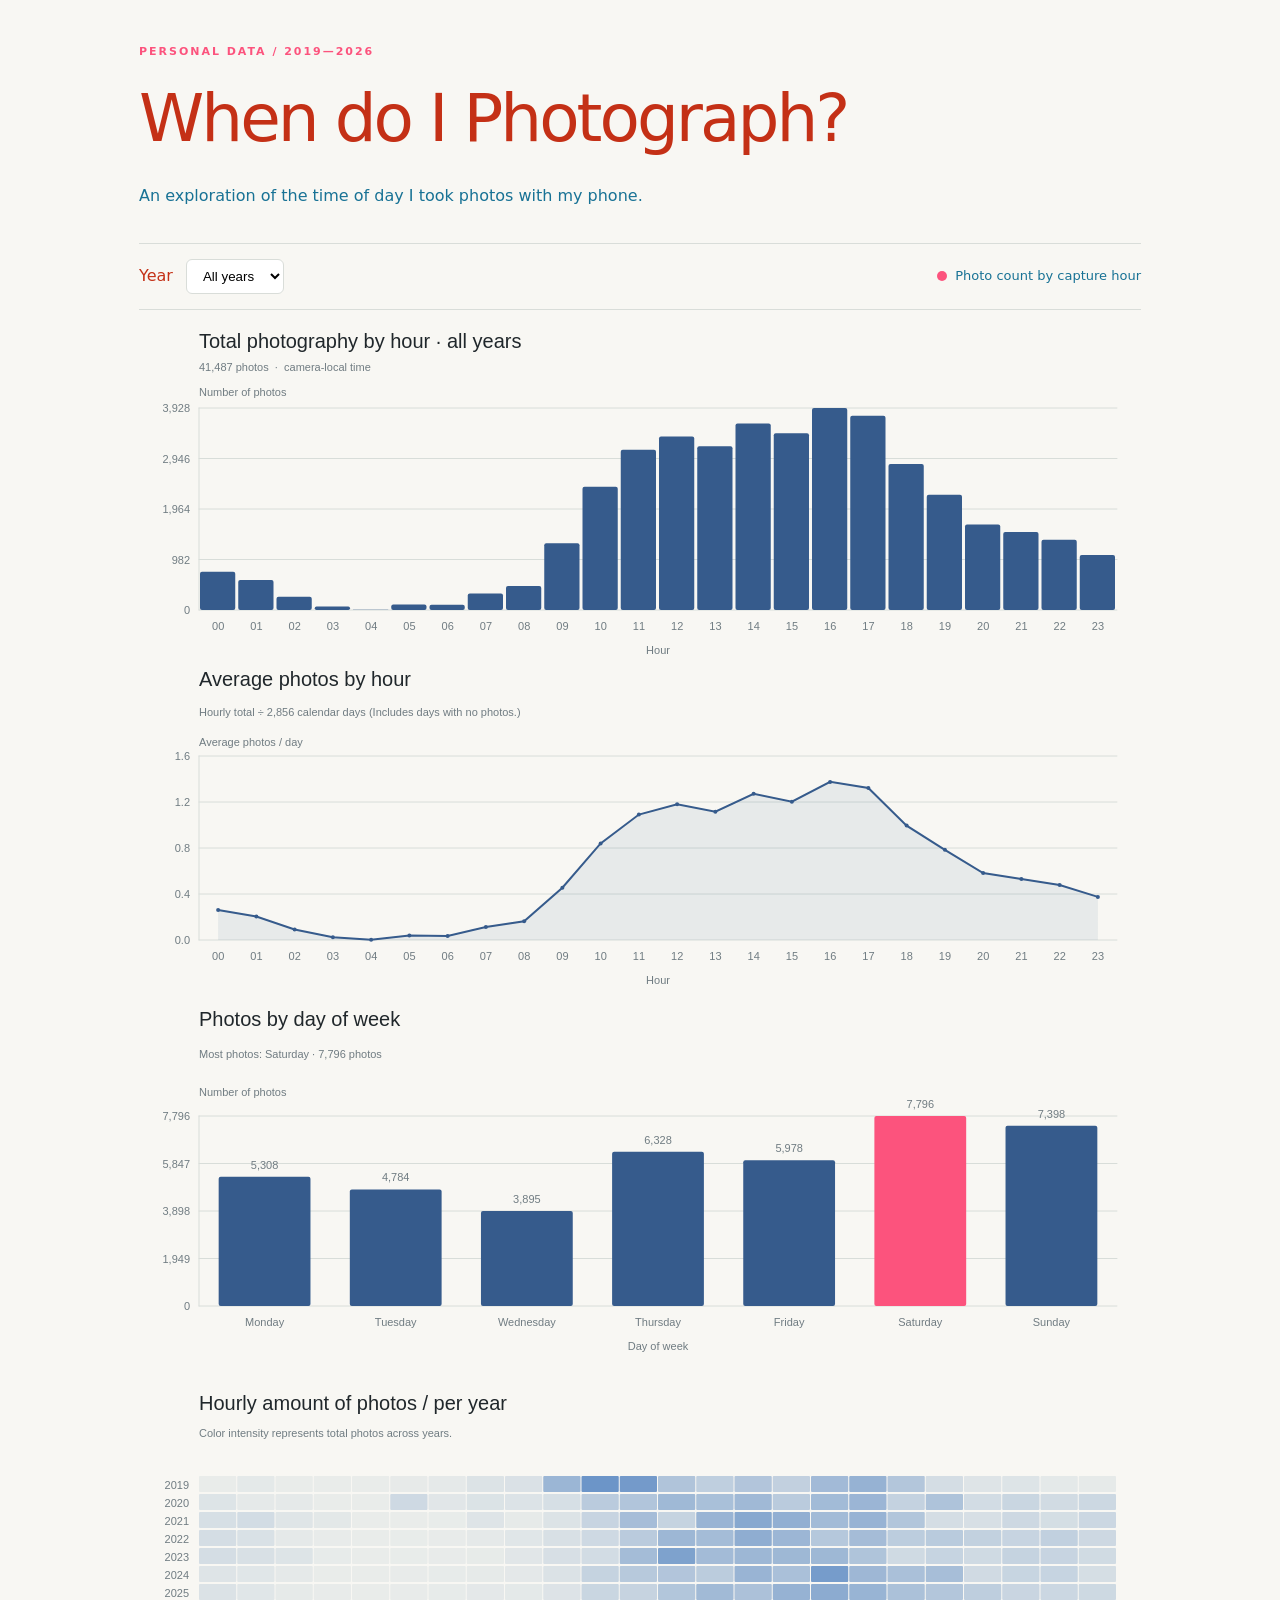
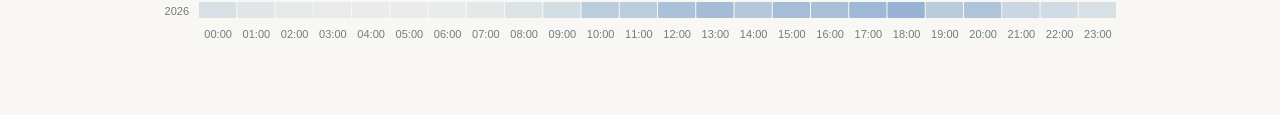
==== Leah/weekly_project/project2/submission/index.html @ ded4bb9b "update project 2" ====
<!doctype html>
<html lang="en">
<head>
  <meta charset="utf-8">
  <meta name="viewport" content="width=device-width,initial-scale=1">
  <title>When do I Photograph — A Photo Time Diary</title>
  <link rel="stylesheet" href="style.css">
  <script defer src="library/p5.min.js"></script>
  <script defer src="library/p5.sound.min.js"></script>
  <script defer src="sketch.js"></script>
</head>
<body>
  <main>
    <header><div class="eyebrow">PERSONAL DATA / 2019—2026</div><h1>When do I Photograph?</h1>
      <p>An exploration of the time of day I took photos with my phone. </p>
    </header>
    <div id="controls"><label>Year <select id="year-select"><option value="all">All years</option></select></label><div class="legend"><span class="dot"></span><span>Photo count by capture hour</span></div></div>
    <div id="canvas-holder" role="img" aria-label="Hourly photo totals, average photos per day by capture hour, Monday-to-Sunday photo totals with the busiest day highlighted, and yearly heatmap. The year selector filters the totals, average, and weekday charts."></div>
  </main>
</body>
</html>
---- Leah/weekly_project/project2/submission/style.css ----
:root{
    color-scheme:light;
    --paper:#f8f7f3;
    --ink:#c43016;
    --secondary:#187295;
    --accent:#fc537d;
    --line:#d9ddd9}
    *{
        box-sizing:border-box
    }
    body{
        margin:0;
        background:var(--paper);
        color:var(--ink);
        font:16px/1.5 system-ui,
        -apple-system,
        BlinkMacSystemFont,"Helvetica Neue",
        sans-serif
    }
    main{
        max-width:1050px;
        margin:0 auto;
        padding:44px 24px 60px
    }
    .eyebrow{
        font-size:11px;
        font-weight:700;
        letter-spacing:.18em;
        color:var(--accent)
    }
    h1{
        font-size:clamp(34px,6vw,66px);
        font-weight:500;
        letter-spacing:-.045em;
        margin:8px 0
    }
    header p{
        max-width:670px;
        color:var(--secondary)
    }
    #controls{
        display:flex;
        align-items:center;
        justify-content:space-between;
        gap:15px;
        margin-top:35px;
        padding:15px 0;
        border-block:1px solid var(--line)
    }
    select{
        border:1px solid var(--line);
        border-radius:6px;
        background:#fff;
        padding:8px 12px;
        margin-left:8px
    }
    #canvas-holder{
        width:100%;
        min-height:500px
    }
    canvas{
        display:block
    }
    .legend{
        color:var(--secondary);
        font-size:13px;
        display:flex;
        align-items:center;
        gap:8px
    }
    .dot{
        height:10px;
        width:10px;
        background:var(--accent);
        border-radius:50%
    }
    footer{
        border-top:1px solid var(--line);
        font-size:12px;
        color:var(--secondary);
        margin-top:12px
    }
    @media(max-width:600px){
        main{
            padding:26px 13px
        }
        .legend{
            display:none
        }
        #canvas-holder{
            min-height:440px
        }
    }
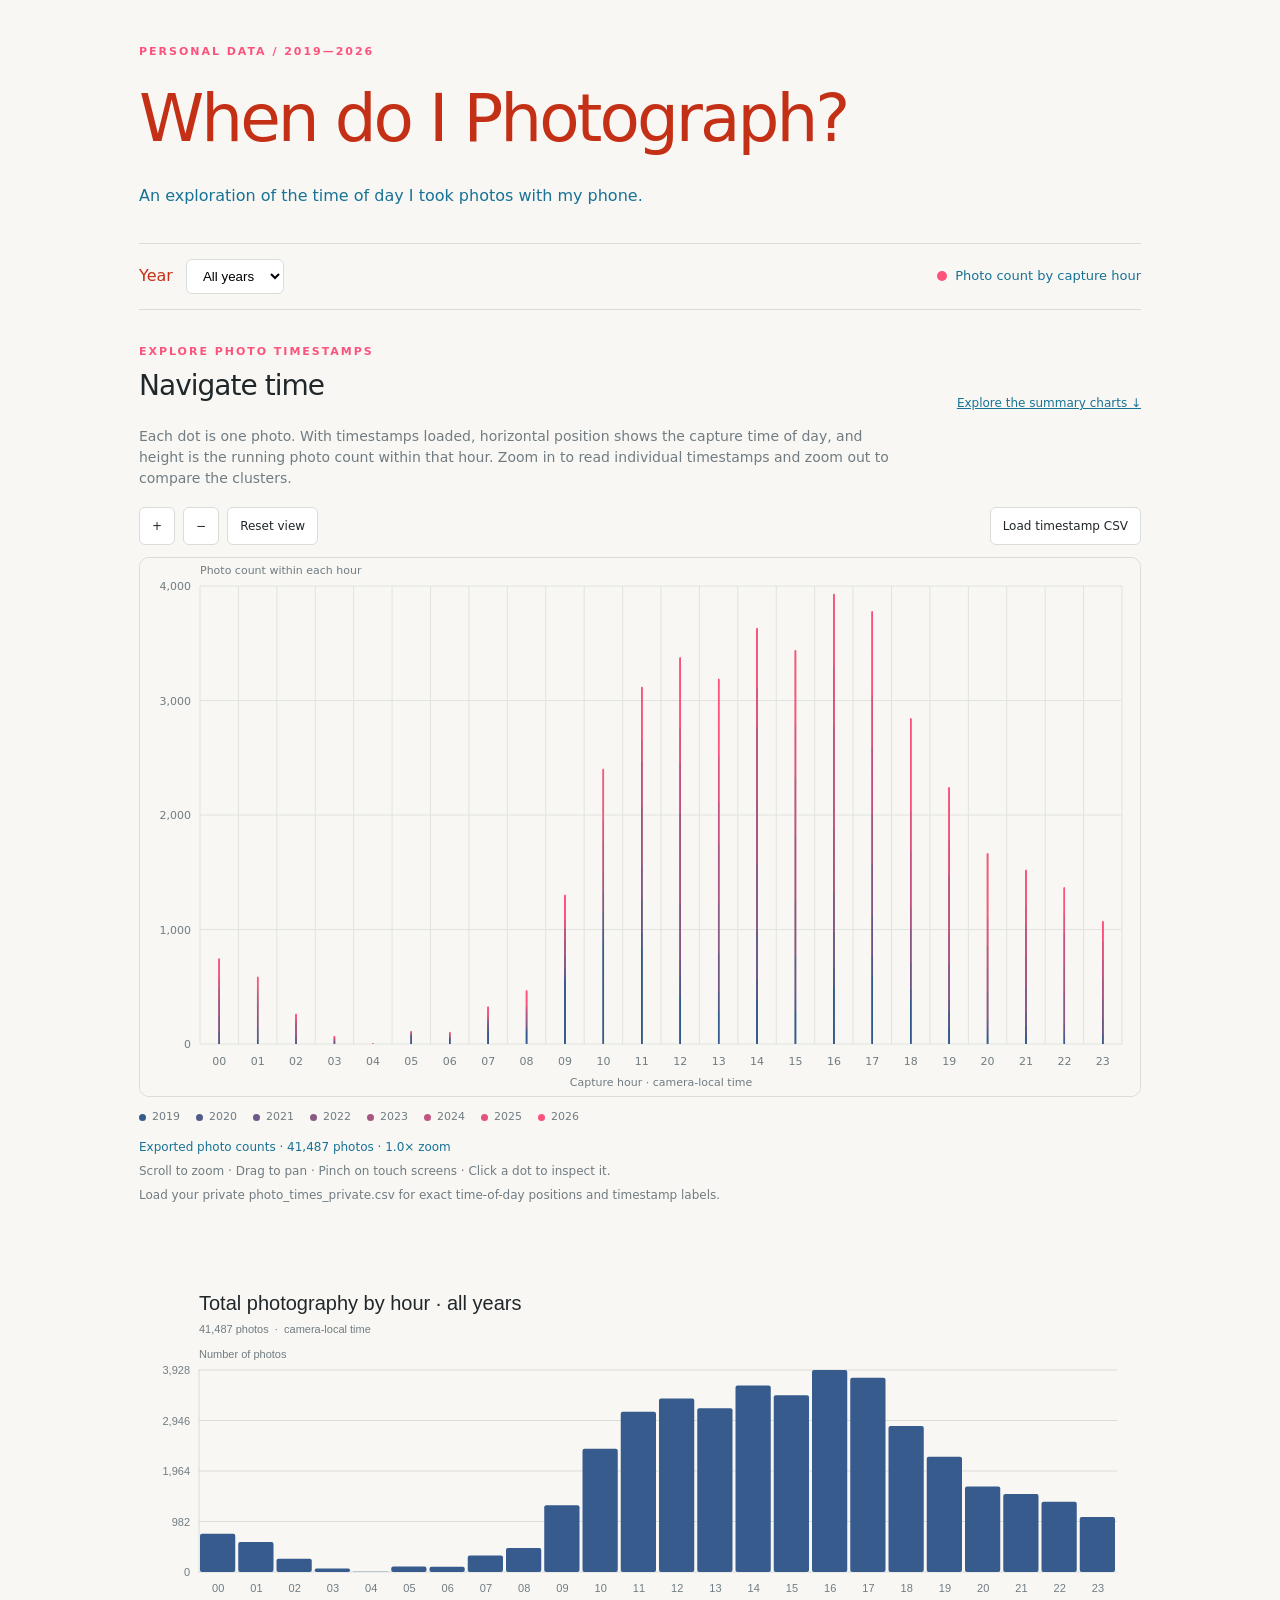
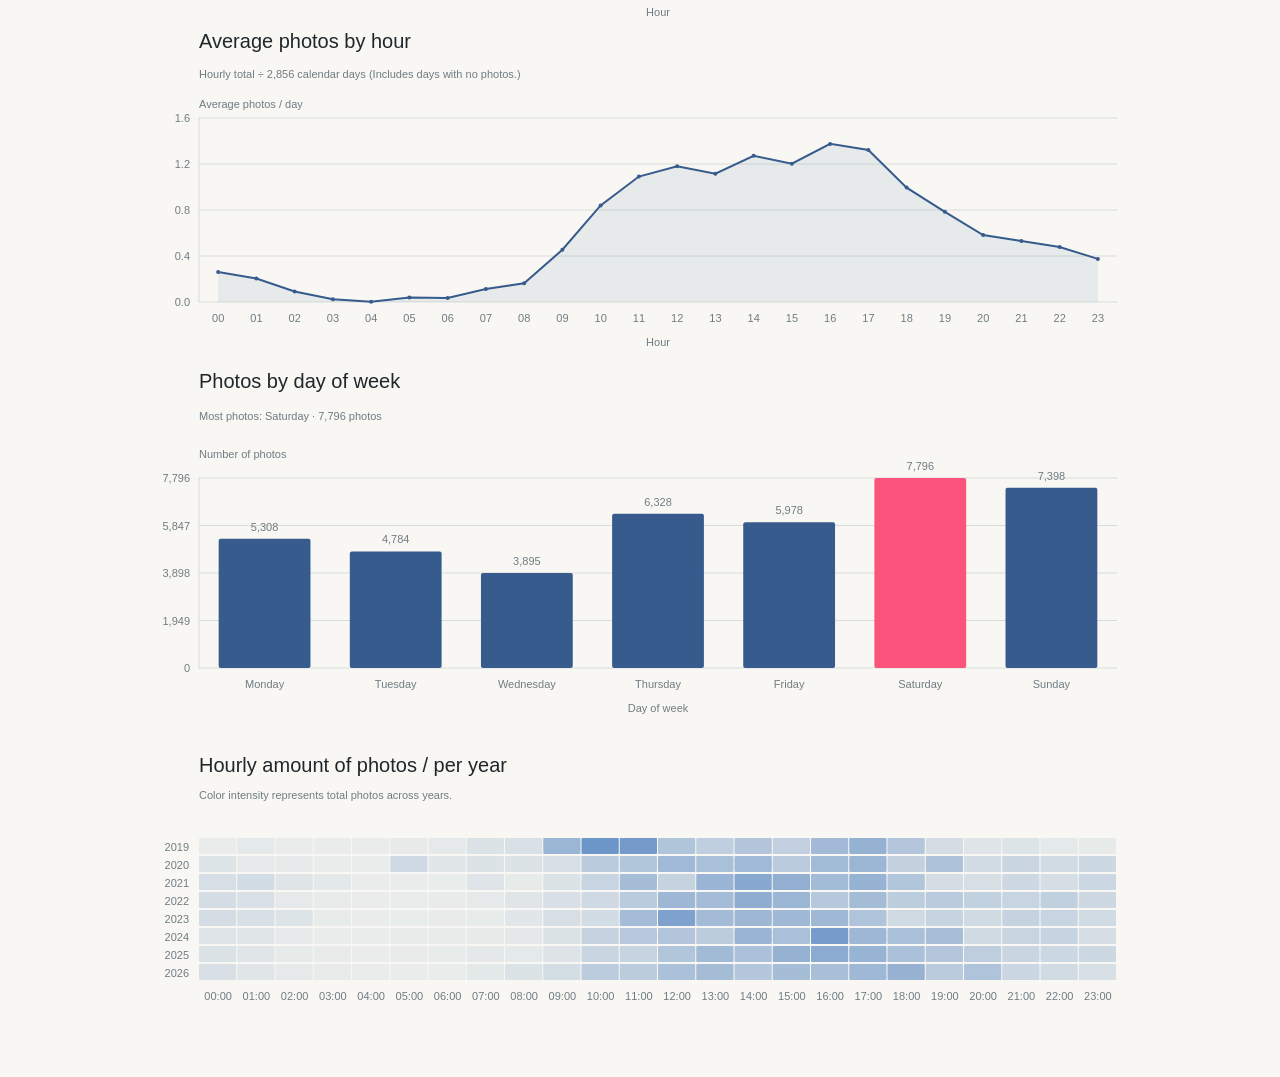
==== commit 4e1ddb9f: "add navigate-time graph" ====
--- a/Leah/weekly_project/project2/submission/index.html
+++ b/Leah/weekly_project/project2/submission/index.html
@@ -8,6 +8,7 @@
   <script defer src="library/p5.min.js"></script>
   <script defer src="library/p5.sound.min.js"></script>
   <script defer src="sketch.js"></script>
+  <script defer src="navigate-time.js"></script>
 </head>
 <body>
   <main>
@@ -15,6 +16,33 @@
       <p>An exploration of the time of day I took photos with my phone. </p>
     </header>
     <div id="controls"><label>Year <select id="year-select"><option value="all">All years</option></select></label><div class="legend"><span class="dot"></span><span>Photo count by capture hour</span></div></div>
+    <section id="time-navigation" aria-labelledby="navigate-heading">
+      <div class="navigate-heading">
+        <div><div class="eyebrow">EXPLORE PHOTO TIMESTAMPS</div><h2 id="navigate-heading">Navigate time</h2></div>
+        <a href="#canvas-holder">Explore the summary charts ↓</a>
+      </div>
+      <p class="navigate-description">Each dot is one photo. With timestamps loaded, horizontal position shows the capture time of day, and height is the running photo count within that hour. Zoom in to read individual timestamps and zoom out to compare the clusters.</p>
+      <div class="navigate-toolbar" aria-label="Time navigation controls">
+        <div class="navigate-buttons">
+          <button id="navigate-in" type="button" aria-label="Zoom in">+</button>
+          <button id="navigate-out" type="button" aria-label="Zoom out">−</button>
+          <button id="navigate-reset" type="button">Reset view</button>
+        </div>
+        <div class="navigate-buttons">
+          <input id="navigate-file" type="file" accept=".csv,text/csv" hidden>
+          <button id="navigate-load" type="button">Load timestamp CSV</button>
+          <button id="navigate-clear" type="button" hidden>Use exported data</button>
+        </div>
+      </div>
+      <div id="navigate-stage">
+        <canvas id="navigate-canvas" tabindex="0" role="img" aria-label="Zoomable photo timestamp graph. With a CSV loaded, horizontal position is capture time of day and vertical position is the cumulative photo count within each hour in capture-date order. Scroll or use plus and minus to zoom, drag or use arrow keys to pan, and press zero to reset. Load a local CSV to read exact timestamps."></canvas>
+        <div id="navigate-tooltip" hidden></div>
+      </div>
+      <div id="navigate-years" aria-label="Dot colors by year"></div>
+      <p id="navigate-status" role="status" aria-live="polite"></p>
+      <p class="navigate-help">Scroll to zoom · Drag to pan · Pinch on touch screens · Click a dot to inspect it. </p>
+      <p id="navigate-detail" aria-live="polite">Load your private <code>photo_times_private.csv</code> to see exact timestamps. The file stays in this browser tab and is not uploaded or saved by the page.</p>
+    </section>
     <div id="canvas-holder" role="img" aria-label="Hourly photo totals, average photos per day by capture hour, Monday-to-Sunday photo totals with the busiest day highlighted, and yearly heatmap. The year selector filters the totals, average, and weekday charts."></div>
   </main>
 </body>
--- a/Leah/weekly_project/project2/submission/style.css
+++ b/Leah/weekly_project/project2/submission/style.css
@@ -80,7 +80,33 @@
         color:var(--secondary);
         margin-top:12px
     }
+    [hidden]{display:none!important}
+    #time-navigation{margin:34px 0 48px;color:#20272b}
+    .navigate-heading{display:flex;justify-content:space-between;align-items:end;gap:18px}
+    .navigate-heading h2{font-size:28px;font-weight:500;letter-spacing:-.035em;margin:5px 0}
+    .navigate-heading a{color:var(--secondary);font-size:12px;white-space:nowrap}
+    .navigate-description{max-width:760px;color:#707c82;font-size:14px}
+    .navigate-toolbar,.navigate-buttons{display:flex;align-items:center;flex-wrap:wrap;gap:8px}
+    .navigate-toolbar{justify-content:space-between;margin:18px 0 12px}
+    .navigate-buttons button{font:inherit;font-size:12px;background:#fff;color:#20272b;border:1px solid var(--line);border-radius:6px;padding:9px 12px;cursor:pointer;min-height:38px}
+    .navigate-buttons button:not(:disabled):hover{border-color:var(--accent);background:#fff5f8}
+    .navigate-buttons button:disabled{opacity:.5;cursor:not-allowed}
+    .navigate-buttons button:focus-visible,.navigate-heading a:focus-visible{outline:2px solid var(--accent);outline-offset:3px}
+    #navigate-stage{position:relative;height:clamp(380px,60vh,600px);border:1px solid var(--line);border-radius:10px;overflow:hidden;background:var(--paper)}
+    #navigate-canvas{width:100%;height:100%;cursor:grab;touch-action:none}
+    #navigate-canvas:active{cursor:grabbing}
+    #navigate-canvas:focus-visible{outline:2px solid var(--accent);outline-offset:-3px}
+    #navigate-tooltip{position:absolute;max-width:min(290px,90%);pointer-events:none;background:#20272b;color:white;border-radius:5px;padding:8px 11px;font:11px/1.5 ui-monospace,monospace;white-space:pre-line;overflow-wrap:anywhere;box-shadow:0 3px 16px #20272b22}
+    #navigate-years{display:flex;flex-wrap:wrap;gap:6px 16px;margin-top:12px;color:#707c82;font-size:11px}
+    #navigate-years span{display:inline-flex;align-items:center;gap:6px}
+    #navigate-years i{width:7px;height:7px;border-radius:50%}
+    #navigate-status{font-size:12px;color:var(--secondary);margin:12px 0 6px}
+    .navigate-help,#navigate-detail{font-size:12px;color:#707c82;margin:6px 0}
+    #navigate-detail{min-height:38px}
     @media(max-width:600px){
+        .navigate-heading{display:block}
+        .navigate-heading a{display:inline-block;margin-top:8px}
+        .navigate-toolbar{justify-content:flex-start}
         main{
             padding:26px 13px
         }
